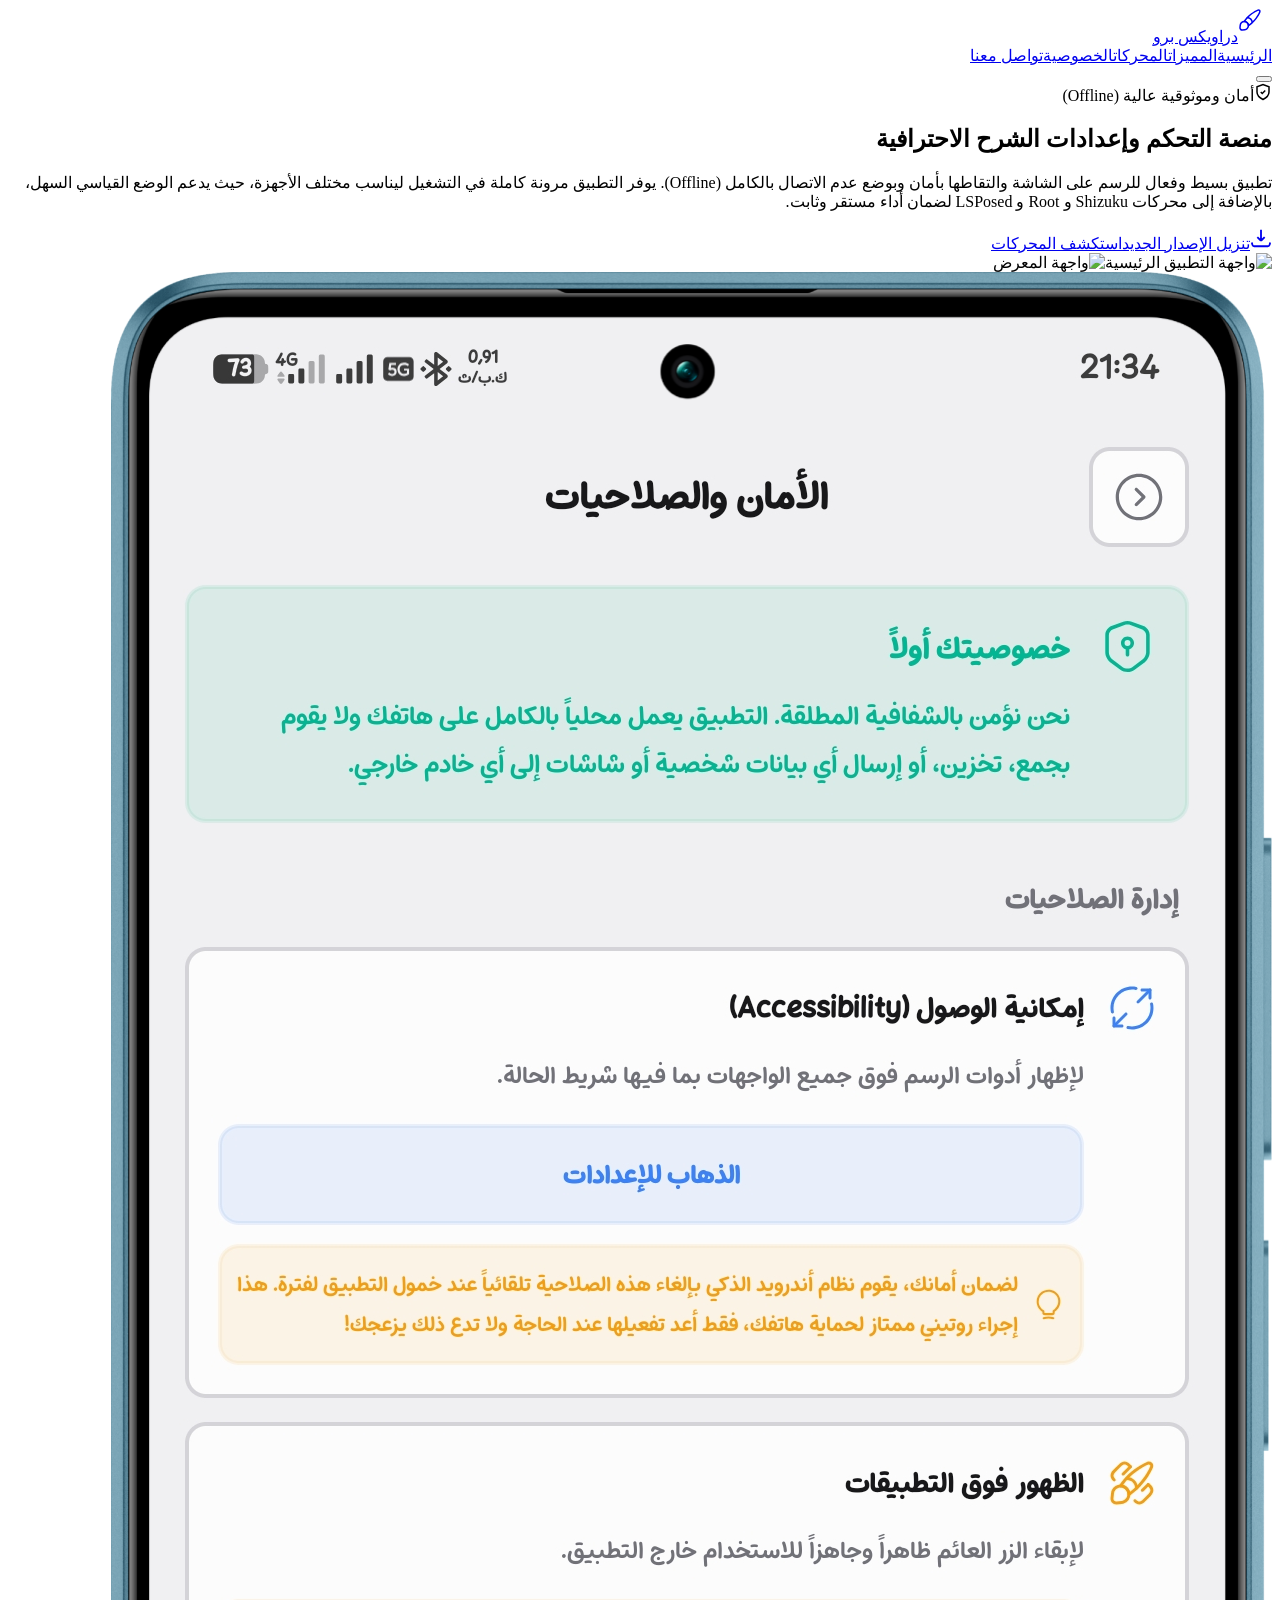
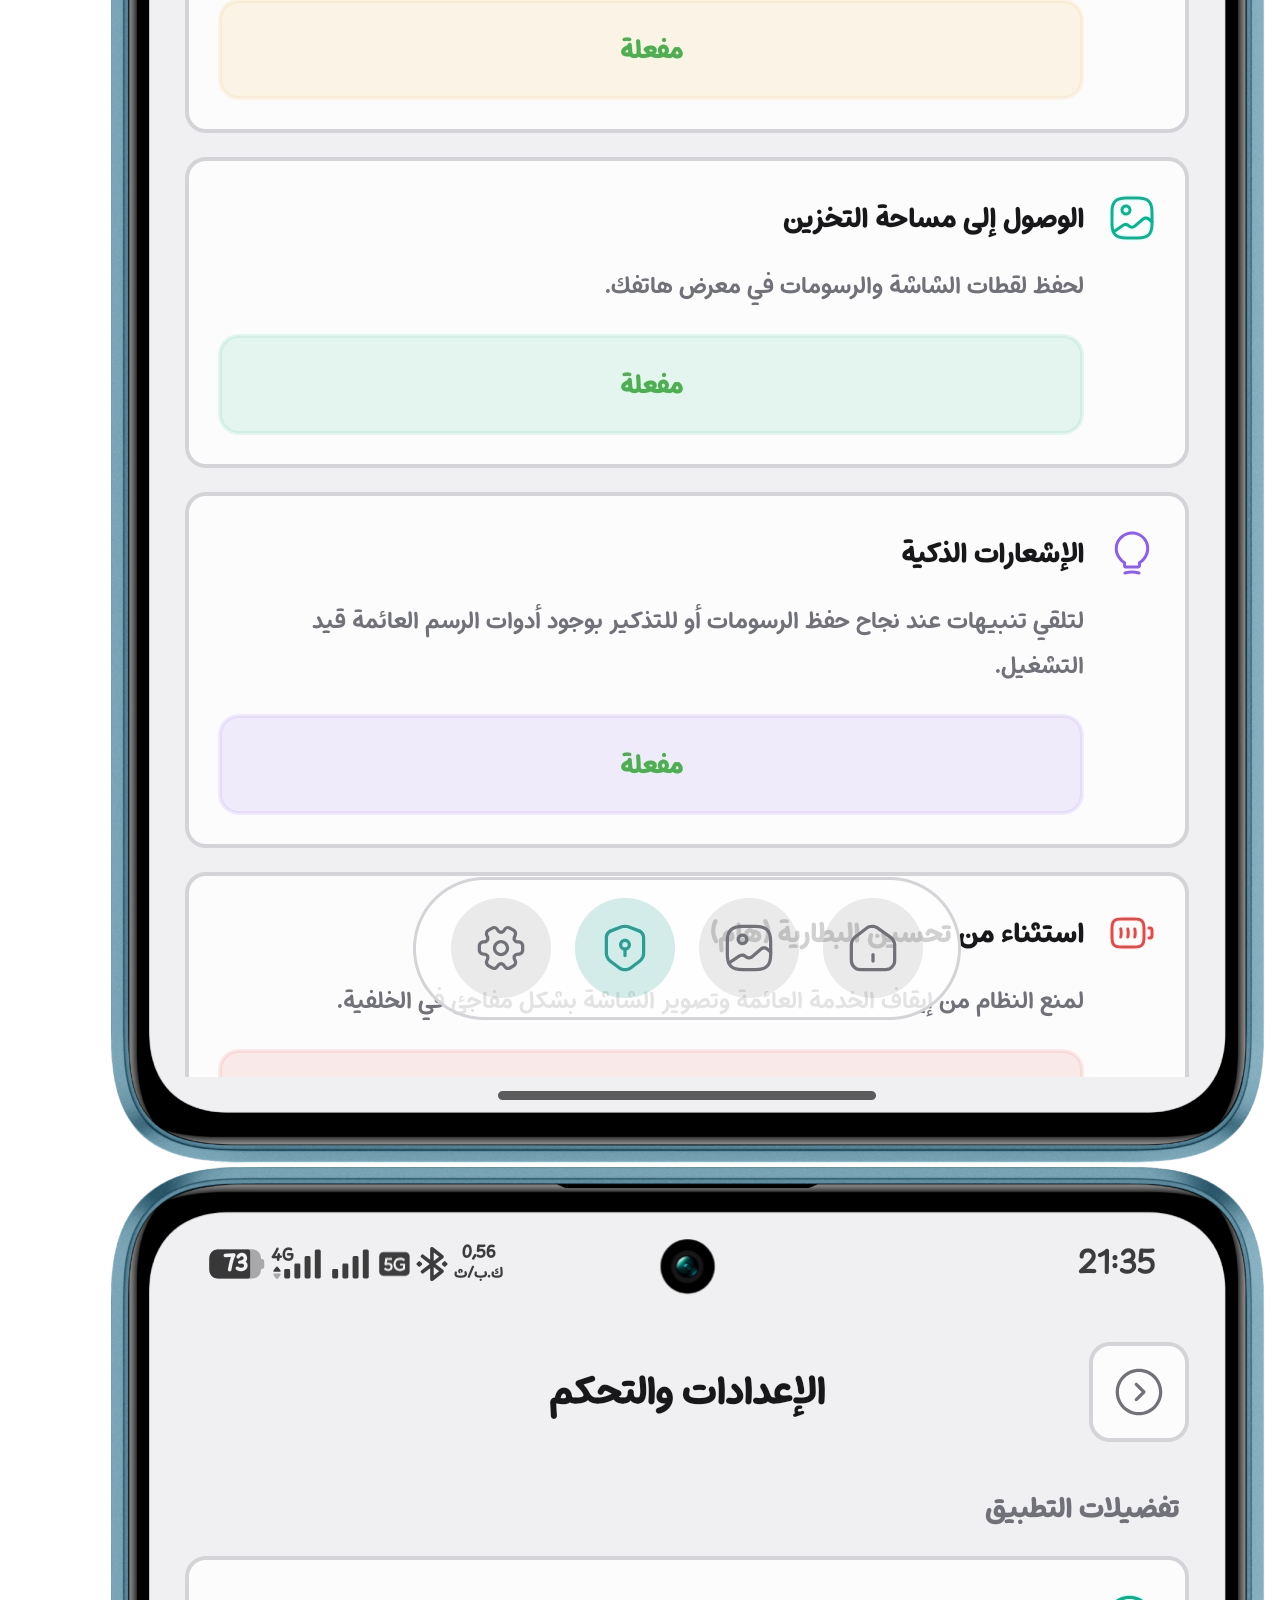
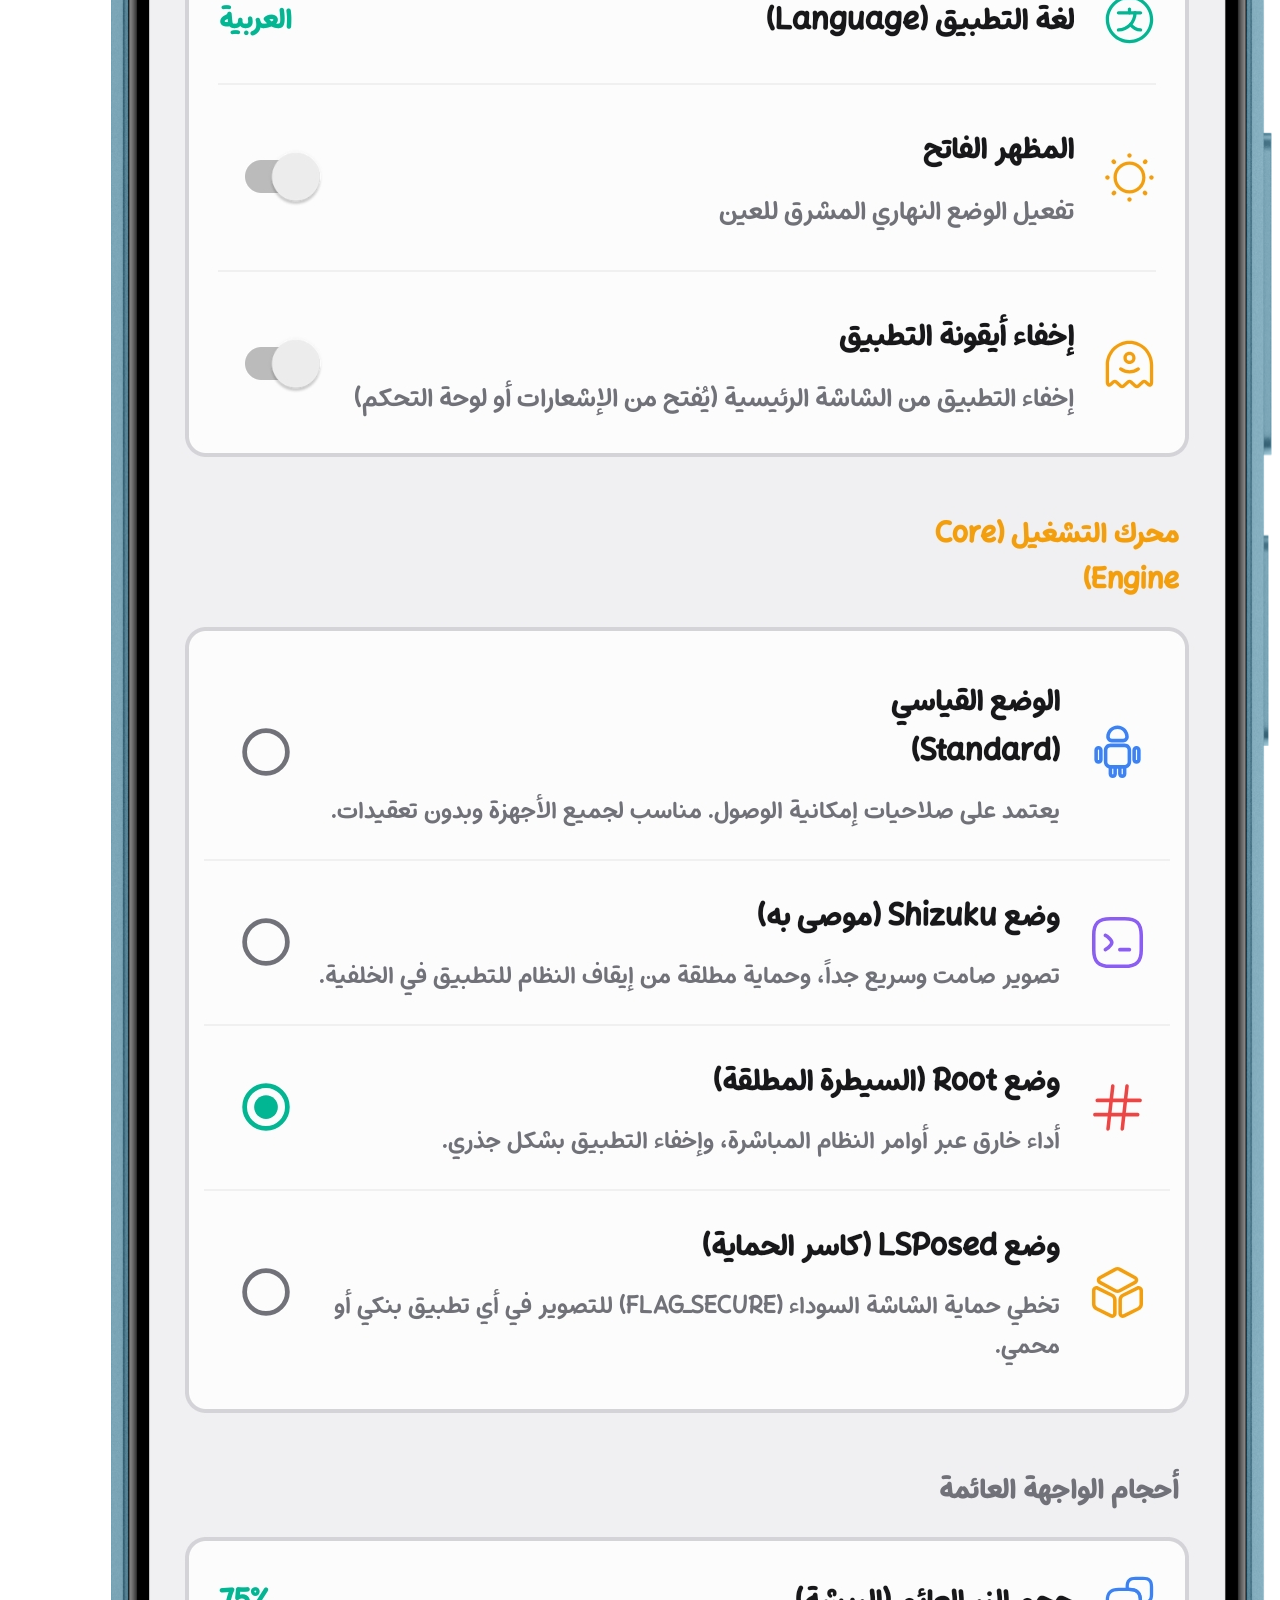
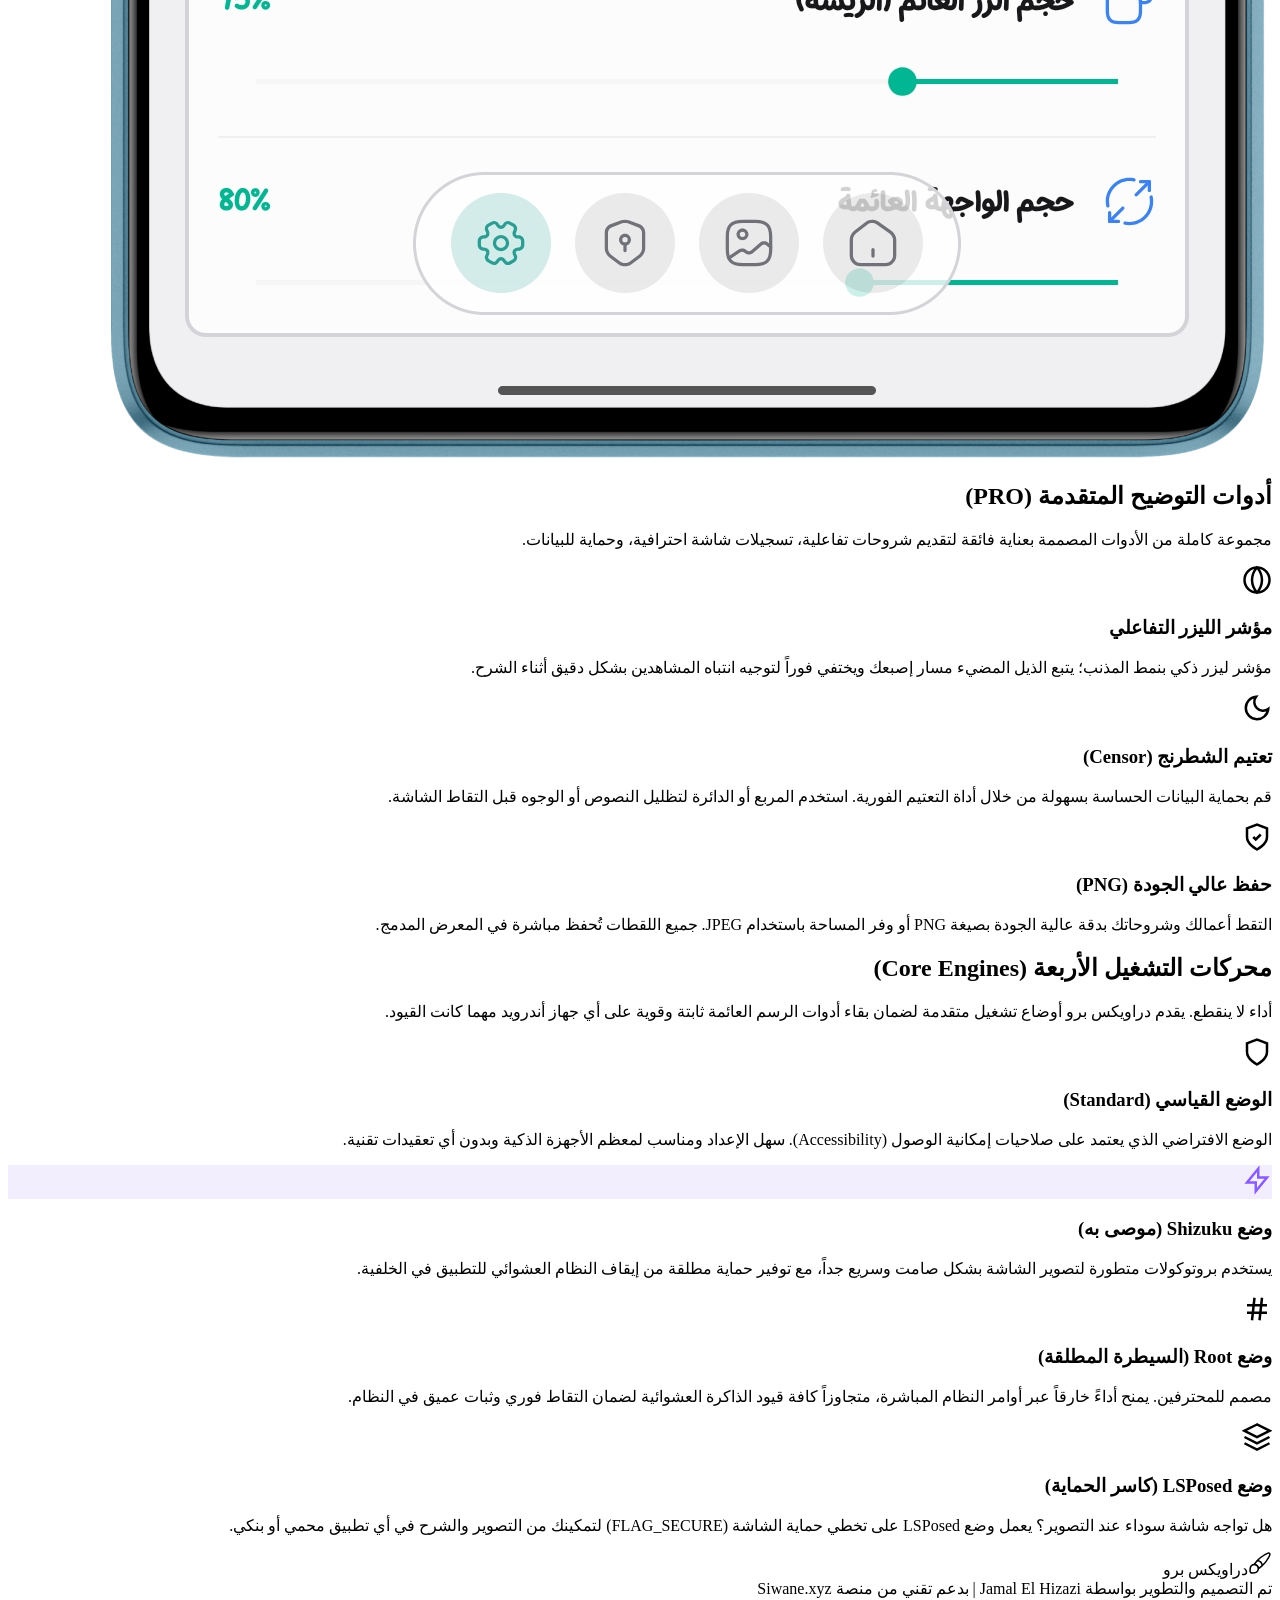
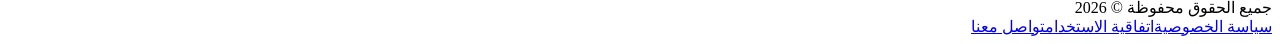
==== index.html @ e9a556d1 "Add files via upload" ====
<!doctype html>
<html lang="ar" dir="rtl">

<head>
    <meta charset="UTF-8">
    <meta name="viewport" content="width=device-width, initial-scale=1.0">
    <title>دراويكس برو - منصة التحكم وإعدادات الشرح</title>
    <link rel="stylesheet" href="style.css">
        <link rel="icon" type="image/png" href="assets/favicon.png">
    <link rel="apple-touch-icon" href="assets/favicon.png">
<meta name="description" content="Drawix Pro: أداة احترافية للرسم على الشاشة والتوضيح للاندرويد. تدعم محركات Shizuku و Root و LSPosed لتجاوز قيود النظام وتوفير تجربة شرح تفاعلية وآمنة.">
    <meta name="keywords" content="Drawix Pro, Android, drawing, screen annotation, Shizuku, Root, LSPosed, productivity, رسم على الشاشة">
    <script async src="https://pagead2.googlesyndication.com/pagead/js/adsbygoogle.js?client=ca-pub-8266760443476569"
     crossorigin="anonymous"></script>
</head>

<body>
    <nav><a href="index.html" class="logo"><svg width="34" height="34" fill="none" xmlns="http://www.w3.org/2000/svg">
                <path d="M10.43 18.37c-.15 0-.29-.04-.42-.13a.738.738 0 0 1-.33-.62c0-.15-.01-.31-.03-.47-.09-.71-.41-1.33-.95-1.87s-1.21-.88-1.93-.97c-.12-.01-.29-.02-.45-.01-.26.02-.5-.09-.65-.3a.78.78 0 0 1-.11-.71c.15-.41.37-.78.63-1.08l1.54-1.94c2.65-3.31 8.02-7.29 11.95-8.87a2.17 2.17 0 0 1 2.33.47c.63.63.82 1.53.49 2.35-1.58 3.94-5.55 9.3-8.86 11.95l-1.97 1.58c-.37.27-.67.44-.97.56-.08.04-.18.06-.27.06Zm-2.89-5.43c.84.22 1.59.66 2.22 1.29a4.62 4.62 0 0 1 1.26 2.14l1.69-1.36c3.14-2.51 6.91-7.6 8.4-11.34a.628.628 0 0 0-.16-.72.669.669 0 0 0-.73-.14c-3.72 1.5-8.81 5.27-11.33 8.41l-1.35 1.72Z" fill="currentColor" />
                <path d="M4.08 22.75c-.75 0-1.47-.3-2.01-.84-.62-.62-.92-1.48-.82-2.36l.27-2.46c.26-2.44 2.26-4.25 4.74-4.3.19-.01.44 0 .67.02 1.09.14 2.06.63 2.84 1.41.77.77 1.23 1.69 1.37 2.72a4.91 4.91 0 0 1-1.38 4.15c-.77.76-1.76 1.23-2.88 1.37l-2.47.27c-.11.01-.22.02-.33.02Zm2.37-8.45h-.13c-1.51.03-3.11 1.06-3.31 2.96l-.27 2.46c-.05.42.1.83.39 1.13.29.29.7.44 1.11.39l2.46-.27c.77-.1 1.46-.42 1.98-.94.64-.64 1-1.5 1-2.42 0-.15-.01-.31-.03-.47-.09-.71-.41-1.33-.95-1.87s-1.21-.88-1.93-.97h-.32ZM14.24 15.218c-.41 0-.75-.34-.75-.75 0-2.2-1.79-3.98-3.98-3.98-.41 0-.75-.34-.75-.75s.33-.75.74-.75c3.02 0 5.48 2.46 5.48 5.48.01.42-.33.75-.74.75Z" fill="currentColor" />
            </svg>دراويكس برو</a>
        <div class="nav-controls">
            <div class="nav-links"><a href="index.html" class="active">الرئيسية</a><a href="#features">المميزات</a><a href="#engines">المحركات</a><a href="privacy.html">الخصوصية</a><a href="contact.html">تواصل معنا</a></div><button id="theme-toggle" class="theme-btn" aria-label="تبديل المظهر"></button>
        </div>
    </nav>
    <div class="container"><!-- Hero Section -->
        <section class="hero">
            <div class="hero-text reveal">
                <div class="hero-tag"><svg viewbox="0 0 24 24" width="18" height="18" fill="none" stroke="currentColor" stroke-width="2">
                        <path d="M12 22s8-4 8-10V5l-8-3-8 3v7c0 6 8 10 8 10z" />
                        <path d="M9 12l2 2 4-4" />
                    </svg>أمان وموثوقية عالية (Offline)</div>
                <h1 class="hero-title">منصة التحكم وإعدادات الشرح الاحترافية</h1>
                <p class="hero-desc">تطبيق بسيط وفعال للرسم على الشاشة والتقاطها بأمان وبوضع عدم الاتصال بالكامل (Offline). يوفر التطبيق مرونة كاملة في التشغيل ليناسب مختلف الأجهزة، حيث يدعم الوضع القياسي السهل، بالإضافة إلى محركات Shizuku و Root و LSPosed لضمان أداء مستقر وثابت.</p>
                <div class="btn-group"><a href="https://github.com/elhizazi1/Drawix/releases/latest" target="_blank" class="btn btn-primary">
<svg viewbox="0 0 24 24" width="22" height="22" fill="none" stroke="currentColor" stroke-width="2">
                            <path d="M12 15V3m0 12l-4-4m4 4l4-4M2 17l.621 2.485A2 2 0 0 0 4.561 21h14.878a2 2 0 0 0 1.94-1.515L22 17" />
                        </svg>تنزيل الإصدار الجديد</a><a href="#engines" class="btn btn-outline">استكشف المحركات</a></div>
            </div><!-- حاوية السلايدر للقطات الشاشة الفعلية (بدون إطار CSS) -->
            <div class="hero-visual reveal delay-1">
                <div class="app-screenshot-slider"><!-- الصورة الأولى --><img src="assets/screen/screen1.png" alt="واجهة التطبيق الرئيسية" class="slide active"><!-- يمكنك إضافة المزيد من اللقطات هنا إذا توفرت لديك --><img src="assets/screen/screen2.png" alt="واجهة المعرض" class="slide active"><img src="assets/screen/screen3.png" alt="واجهة الأمان" class="slide"><img src="assets/screen/screen4.png" alt="واجهة الإعدادات" class="slide"></div>
            </div>
        </section><!-- Features Section -->
        <section id="features" class="section-padding">
            <div class="section-header reveal">
                <h2 class="section-title">أدوات التوضيح المتقدمة (PRO)</h2>
                <p class="section-desc">مجموعة كاملة من الأدوات المصممة بعناية فائقة لتقديم شروحات تفاعلية، تسجيلات شاشة احترافية، وحماية للبيانات.</p>
            </div>
            <div class="grid-cards">
                <div class="feature-card reveal delay-1">
                    <div class="f-icon" style="background: var(--primary-light); color: var(--primary);"><svg viewbox="0 0 24 24" width="30" height="30" fill="none" stroke="currentColor" stroke-width="2">
                            <circle cx="12" cy="12" r="10" />
                            <path d="M12 2a15.3 15.3 0 0 1 4 10 15.3 15.3 0 0 1-4 10 15.3 15.3 0 0 1-4-10 15.3 15.3 0 0 1 4-10z" />
                        </svg></div>
                    <h3 class="f-title">مؤشر الليزر التفاعلي</h3>
                    <p class="f-desc">مؤشر ليزر ذكي بنمط المذنب؛ يتبع الذيل المضيء مسار إصبعك ويختفي فوراً لتوجيه انتباه المشاهدين بشكل دقيق أثناء الشرح.</p>
                </div>
                <div class="feature-card reveal delay-2">
                    <div class="f-icon" style="background: var(--primary-light); color: var(--primary);"><svg viewbox="0 0 24 24" width="30" height="30" fill="none" stroke="currentColor" stroke-width="2">
                            <path d="M21 12.79A9 9 0 1 1 11.21 3 7 7 0 0 0 21 12.79z" />
                        </svg></div>
                    <h3 class="f-title">تعتيم الشطرنج (Censor)</h3>
                    <p class="f-desc">قم بحماية البيانات الحساسة بسهولة من خلال أداة التعتيم الفورية. استخدم المربع أو الدائرة لتظليل النصوص أو الوجوه قبل التقاط الشاشة.</p>
                </div>
                <div class="feature-card reveal delay-3">
                    <div class="f-icon" style="background: var(--primary-light); color: var(--primary);"><svg viewbox="0 0 24 24" width="30" height="30" fill="none" stroke="currentColor" stroke-width="2">
                            <path d="M12 22s8-4 8-10V5l-8-3-8 3v7c0 6 8 10 8 10z" />
                            <path d="M9 12l2 2 4-4" />
                        </svg></div>
                    <h3 class="f-title">حفظ عالي الجودة (PNG)</h3>
                    <p class="f-desc">التقط أعمالك وشروحاتك بدقة عالية الجودة بصيغة PNG أو وفر المساحة باستخدام JPEG. جميع اللقطات تُحفظ مباشرة في المعرض المدمج.</p>
                </div>
            </div>
        </section><!-- Engines Section -->
        <section id="engines" class="section-padding">
            <div class="section-header reveal">
                <h2 class="section-title">محركات التشغيل الأربعة (Core Engines)</h2>
                <p class="section-desc">أداء لا ينقطع. يقدم دراويكس برو أوضاع تشغيل متقدمة لضمان بقاء أدوات الرسم العائمة ثابتة وقوية على أي جهاز أندرويد مهما كانت القيود.</p>
            </div>
            <div class="grid-cards gBx4">
                <div class="feature-card reveal delay-1">
                    <div class="f-icon" style="background: var(--status-info-bg); color: var(--status-info);"><svg viewbox="0 0 24 24" width="30" height="30" fill="none" stroke="currentColor" stroke-width="2">
                            <path d="M12 22s8-4 8-10V5l-8-3-8 3v7c0 6 8 10 8 10z" />
                        </svg></div>
                    <h3 class="f-title">الوضع القياسي (Standard)</h3>
                    <p class="f-desc">الوضع الافتراضي الذي يعتمد على صلاحيات إمكانية الوصول (Accessibility). سهل الإعداد ومناسب لمعظم الأجهزة الذكية وبدون أي تعقيدات تقنية.</p>
                </div>
                <div class="feature-card reveal delay-2">
                    <div class="f-icon" style="background: rgba(139, 92, 246, 0.1); color: #8B5CF6;"><svg viewbox="0 0 24 24" width="30" height="30" fill="none" stroke="currentColor" stroke-width="2">
                            <path d="M13 10V3L4 14h7v7l9-11h-7z" />
                        </svg></div>
                    <h3 class="f-title">وضع Shizuku (موصى به)</h3>
                    <p class="f-desc">يستخدم بروتوكولات متطورة لتصوير الشاشة بشكل صامت وسريع جداً، مع توفير حماية مطلقة من إيقاف النظام العشوائي للتطبيق في الخلفية.</p>
                </div>
                <div class="feature-card reveal delay-3">
                    <div class="f-icon" style="background: var(--status-error-bg); color: var(--status-error);"><svg viewbox="0 0 24 24" width="30" height="30" fill="none" stroke="currentColor" stroke-width="2">
                            <path d="M4 9h16M4 15h16M10 3L8 21M16 3l-2 18" />
                        </svg></div>
                    <h3 class="f-title">وضع Root (السيطرة المطلقة)</h3>
                    <p class="f-desc">مصمم للمحترفين. يمنح أداءً خارقاً عبر أوامر النظام المباشرة، متجاوزاً كافة قيود الذاكرة العشوائية لضمان التقاط فوري وثبات عميق في النظام.</p>
                </div>
                <div class="feature-card reveal delay-4">
                    <div class="f-icon" style="background: var(--status-warning-bg); color: var(--status-warning);"><svg viewbox="0 0 24 24" width="30" height="30" fill="none" stroke="currentColor" stroke-width="2">
                            <polygon points="12 2 2 7 12 12 22 7 12 2" />
                            <polyline points="2 17 12 22 22 17" />
                            <polyline points="2 12 12 17 22 12" />
                        </svg></div>
                    <h3 class="f-title">وضع LSPosed (كاسر الحماية)</h3>
                    <p class="f-desc">هل تواجه شاشة سوداء عند التصوير؟ يعمل وضع LSPosed على تخطي حماية الشاشة (FLAG_SECURE) لتمكينك من التصوير والشرح في أي تطبيق محمي أو بنكي.</p>
                </div>
            </div>
        </section>
    </div><!-- Footer -->
    <footer>
        <div class="container">
            <div class="footer-brand"><svg width="24" height="24" fill="none" xmlns="http://www.w3.org/2000/svg">
                    <path d="M10.43 18.37c-.15 0-.29-.04-.42-.13a.738.738 0 0 1-.33-.62c0-.15-.01-.31-.03-.47-.09-.71-.41-1.33-.95-1.87s-1.21-.88-1.93-.97c-.12-.01-.29-.02-.45-.01-.26.02-.5-.09-.65-.3a.78.78 0 0 1-.11-.71c.15-.41.37-.78.63-1.08l1.54-1.94c2.65-3.31 8.02-7.29 11.95-8.87a2.17 2.17 0 0 1 2.33.47c.63.63.82 1.53.49 2.35-1.58 3.94-5.55 9.3-8.86 11.95l-1.97 1.58c-.37.27-.67.44-.97.56-.08.04-.18.06-.27.06Zm-2.89-5.43c.84.22 1.59.66 2.22 1.29a4.62 4.62 0 0 1 1.26 2.14l1.69-1.36c3.14-2.51 6.91-7.6 8.4-11.34a.628.628 0 0 0-.16-.72.669.669 0 0 0-.73-.14c-3.72 1.5-8.81 5.27-11.33 8.41l-1.35 1.72Z" fill="currentColor" />
                    <path d="M4.08 22.75c-.75 0-1.47-.3-2.01-.84-.62-.62-.92-1.48-.82-2.36l.27-2.46c.26-2.44 2.26-4.25 4.74-4.3.19-.01.44 0 .67.02 1.09.14 2.06.63 2.84 1.41.77.77 1.23 1.69 1.37 2.72a4.91 4.91 0 0 1-1.38 4.15c-.77.76-1.76 1.23-2.88 1.37l-2.47.27c-.11.01-.22.02-.33.02Zm2.37-8.45h-.13c-1.51.03-3.11 1.06-3.31 2.96l-.27 2.46c-.05.42.1.83.39 1.13.29.29.7.44 1.11.39l2.46-.27c.77-.1 1.46-.42 1.98-.94.64-.64 1-1.5 1-2.42 0-.15-.01-.31-.03-.47-.09-.71-.41-1.33-.95-1.87s-1.21-.88-1.93-.97h-.32ZM14.24 15.218c-.41 0-.75-.34-.75-.75 0-2.2-1.79-3.98-3.98-3.98-.41 0-.75-.34-.75-.75s.33-.75.74-.75c3.02 0 5.48 2.46 5.48 5.48.01.42-.33.75-.74.75Z" fill="currentColor" />
                </svg>دراويكس برو</div>
            <div class="footer-content">تم التصميم والتطوير بواسطة Jamal El Hizazi | بدعم تقني من منصة Siwane.xyz<br>جميع الحقوق محفوظة © 2026</div>
            <div class="footer-links"><a href="privacy.html">سياسة الخصوصية</a><a href="terms.html">اتفاقية الاستخدام</a><a href="contact.html">تواصل معنا</a></div>
        </div>
    </footer>
    <script src="script.js"></script>
</body>

</html>
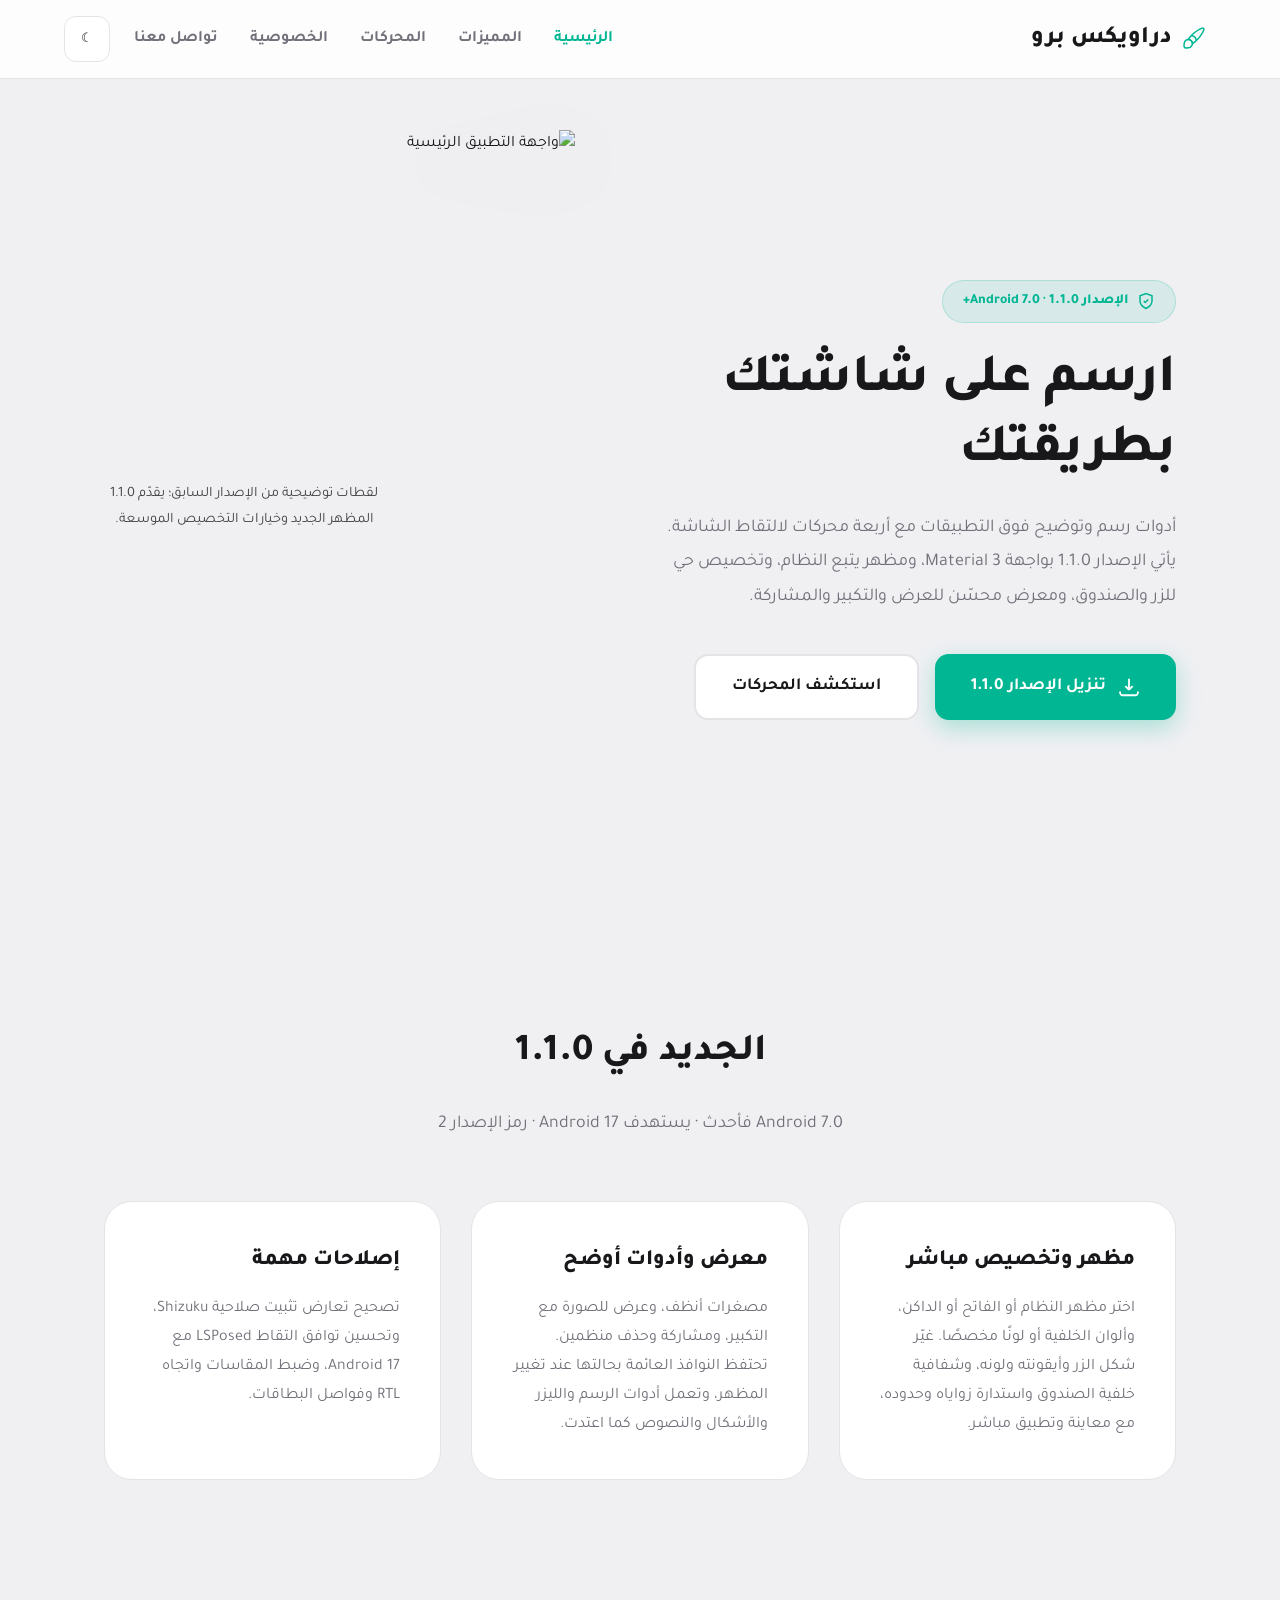
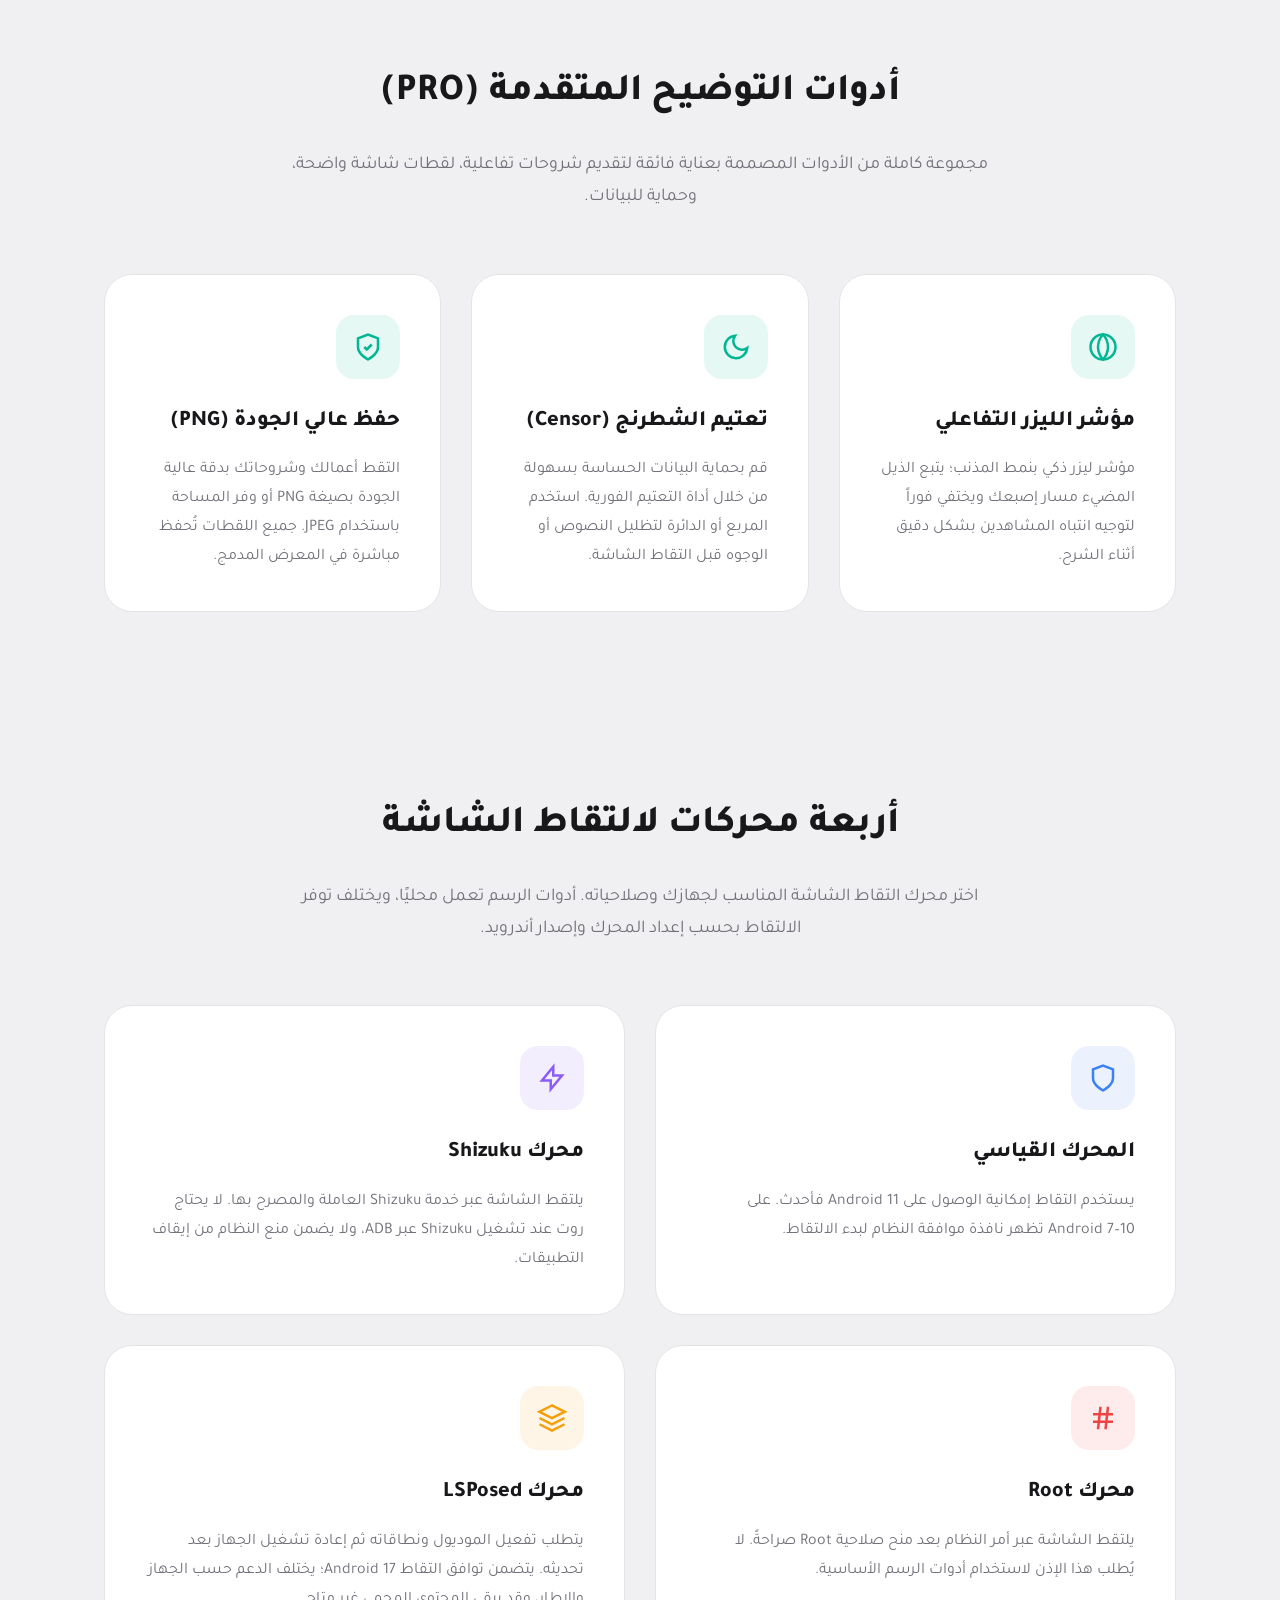
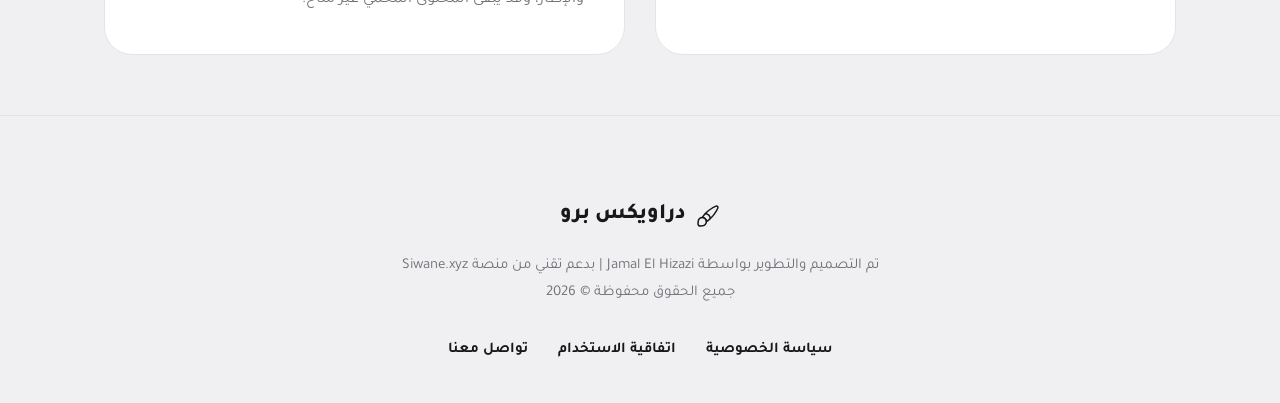
==== commit f903f21e: "update v1.1.0" ====
--- a/index.html
+++ b/index.html
@@ -4,11 +4,12 @@
 <head>
     <meta charset="UTF-8">
     <meta name="viewport" content="width=device-width, initial-scale=1.0">
-    <title>دراويكس برو - منصة التحكم وإعدادات الشرح</title>
+    <title>دراويكس برو 1.1.0 — الرسم والتوضيح على الشاشة</title>
     <link rel="stylesheet" href="style.css">
+    <link rel="canonical" href="https://drawix.siwane.xyz/">
         <link rel="icon" type="image/png" href="assets/favicon.png">
     <link rel="apple-touch-icon" href="assets/favicon.png">
-<meta name="description" content="Drawix Pro: أداة احترافية للرسم على الشاشة والتوضيح للاندرويد. تدعم محركات Shizuku و Root و LSPosed لتجاوز قيود النظام وتوفير تجربة شرح تفاعلية وآمنة.">
+<meta name="description" content="Drawix Pro 1.1.0: أدوات رسم عائمة، أربعة محركات لالتقاط الشاشة، وتخصيص حي مع واجهة Material 3 ومظهر النظام والفاتح والداكن.">
     <meta name="keywords" content="Drawix Pro, Android, drawing, screen annotation, Shizuku, Root, LSPosed, productivity, رسم على الشاشة">
     <script async src="https://pagead2.googlesyndication.com/pagead/js/adsbygoogle.js?client=ca-pub-8266760443476569"
      crossorigin="anonymous"></script>
@@ -23,28 +24,37 @@
             <div class="nav-links"><a href="index.html" class="active">الرئيسية</a><a href="#features">المميزات</a><a href="#engines">المحركات</a><a href="privacy.html">الخصوصية</a><a href="contact.html">تواصل معنا</a></div><button id="theme-toggle" class="theme-btn" aria-label="تبديل المظهر"></button>
         </div>
     </nav>
-    <div class="container"><!-- Hero Section -->
+    <div class="container">
         <section class="hero">
             <div class="hero-text reveal">
                 <div class="hero-tag"><svg viewbox="0 0 24 24" width="18" height="18" fill="none" stroke="currentColor" stroke-width="2">
                         <path d="M12 22s8-4 8-10V5l-8-3-8 3v7c0 6 8 10 8 10z" />
                         <path d="M9 12l2 2 4-4" />
-                    </svg>أمان وموثوقية عالية (Offline)</div>
-                <h1 class="hero-title">منصة التحكم وإعدادات الشرح الاحترافية</h1>
-                <p class="hero-desc">تطبيق بسيط وفعال للرسم على الشاشة والتقاطها بأمان وبوضع عدم الاتصال بالكامل (Offline). يوفر التطبيق مرونة كاملة في التشغيل ليناسب مختلف الأجهزة، حيث يدعم الوضع القياسي السهل، بالإضافة إلى محركات Shizuku و Root و LSPosed لضمان أداء مستقر وثابت.</p>
-                <div class="btn-group"><a href="https://github.com/elhizazi1/Drawix/releases/latest" target="_blank" class="btn btn-primary">
+                    </svg>الإصدار 1.1.0 · Android 7.0+</div>
+                <h1 class="hero-title">ارسم على شاشتك بطريقتك</h1>
+                <p class="hero-desc">أدوات رسم وتوضيح فوق التطبيقات مع أربعة محركات لالتقاط الشاشة. يأتي الإصدار 1.1.0 بواجهة Material 3، ومظهر يتبع النظام، وتخصيص حي للزر والصندوق، ومعرض محسّن للعرض والتكبير والمشاركة.</p>
+                <div class="btn-group"><a href="https://github.com/elhizazi1/DrawixPRO/releases/tag/v1.1.0" target="_blank" rel="noopener noreferrer" class="btn btn-primary">
 <svg viewbox="0 0 24 24" width="22" height="22" fill="none" stroke="currentColor" stroke-width="2">
                             <path d="M12 15V3m0 12l-4-4m4 4l4-4M2 17l.621 2.485A2 2 0 0 0 4.561 21h14.878a2 2 0 0 0 1.94-1.515L22 17" />
-                        </svg>تنزيل الإصدار الجديد</a><a href="#engines" class="btn btn-outline">استكشف المحركات</a></div>
-            </div><!-- حاوية السلايدر للقطات الشاشة الفعلية (بدون إطار CSS) -->
+                        </svg>تنزيل الإصدار 1.1.0</a><a href="#engines" class="btn btn-outline">استكشف المحركات</a></div>
+            </div>
             <div class="hero-visual reveal delay-1">
-                <div class="app-screenshot-slider"><!-- الصورة الأولى --><img src="assets/screen/screen1.png" alt="واجهة التطبيق الرئيسية" class="slide active"><!-- يمكنك إضافة المزيد من اللقطات هنا إذا توفرت لديك --><img src="assets/screen/screen2.png" alt="واجهة المعرض" class="slide active"><img src="assets/screen/screen3.png" alt="واجهة الأمان" class="slide"><img src="assets/screen/screen4.png" alt="واجهة الإعدادات" class="slide"></div>
+                <div class="app-screenshot-slider"><img src="assets/screen/screen1.png" alt="واجهة التطبيق الرئيسية" class="slide active"><img src="assets/screen/screen2.png" alt="واجهة المعرض" class="slide"><img src="assets/screen/screen3.png" alt="واجهة الأمان" class="slide"><img src="assets/screen/screen4.png" alt="واجهة الإعدادات" class="slide"></div><p class="screenshot-note">لقطات توضيحية من الإصدار السابق؛ يقدّم 1.1.0 المظهر الجديد وخيارات التخصيص الموسعة.</p>
             </div>
-        </section><!-- Features Section -->
+        </section>
+
+        <section id="release" class="section-padding">
+            <div class="section-header reveal"><h2 class="section-title">الجديد في 1.1.0</h2><p class="section-desc">Android 7.0 فأحدث · يستهدف Android 17 · رمز الإصدار 2</p></div>
+            <div class="grid-cards">
+                <article class="feature-card reveal"><h3 class="f-title">مظهر وتخصيص مباشر</h3><p class="f-desc">اختر مظهر النظام أو الفاتح أو الداكن، وألوان الخلفية أو لونًا مخصصًا. غيّر شكل الزر وأيقونته ولونه، وشفافية خلفية الصندوق واستدارة زواياه وحدوده، مع معاينة وتطبيق مباشر.</p></article>
+                <article class="feature-card reveal"><h3 class="f-title">معرض وأدوات أوضح</h3><p class="f-desc">مصغرات أنظف، وعرض للصورة مع التكبير، ومشاركة وحذف منظمين. تحتفظ النوافذ العائمة بحالتها عند تغيير المظهر، وتعمل أدوات الرسم والليزر والأشكال والنصوص كما اعتدت.</p></article>
+                <article class="feature-card reveal"><h3 class="f-title">إصلاحات مهمة</h3><p class="f-desc">تصحيح تعارض تثبيت صلاحية Shizuku، وتحسين توافق التقاط LSPosed مع Android 17، وضبط المقاسات واتجاه RTL وفواصل البطاقات.</p></article>
+            </div>
+        </section>
         <section id="features" class="section-padding">
             <div class="section-header reveal">
                 <h2 class="section-title">أدوات التوضيح المتقدمة (PRO)</h2>
-                <p class="section-desc">مجموعة كاملة من الأدوات المصممة بعناية فائقة لتقديم شروحات تفاعلية، تسجيلات شاشة احترافية، وحماية للبيانات.</p>
+                <p class="section-desc">مجموعة كاملة من الأدوات المصممة بعناية فائقة لتقديم شروحات تفاعلية، لقطات شاشة واضحة، وحماية للبيانات.</p>
             </div>
             <div class="grid-cards">
                 <div class="feature-card reveal delay-1">
@@ -71,33 +81,33 @@
                     <p class="f-desc">التقط أعمالك وشروحاتك بدقة عالية الجودة بصيغة PNG أو وفر المساحة باستخدام JPEG. جميع اللقطات تُحفظ مباشرة في المعرض المدمج.</p>
                 </div>
             </div>
-        </section><!-- Engines Section -->
+        </section>
         <section id="engines" class="section-padding">
             <div class="section-header reveal">
-                <h2 class="section-title">محركات التشغيل الأربعة (Core Engines)</h2>
-                <p class="section-desc">أداء لا ينقطع. يقدم دراويكس برو أوضاع تشغيل متقدمة لضمان بقاء أدوات الرسم العائمة ثابتة وقوية على أي جهاز أندرويد مهما كانت القيود.</p>
+                <h2 class="section-title">أربعة محركات لالتقاط الشاشة</h2>
+                <p class="section-desc">اختر محرك التقاط الشاشة المناسب لجهازك وصلاحياته. أدوات الرسم تعمل محليًا، ويختلف توفر الالتقاط بحسب إعداد المحرك وإصدار أندرويد.</p>
             </div>
             <div class="grid-cards gBx4">
                 <div class="feature-card reveal delay-1">
                     <div class="f-icon" style="background: var(--status-info-bg); color: var(--status-info);"><svg viewbox="0 0 24 24" width="30" height="30" fill="none" stroke="currentColor" stroke-width="2">
                             <path d="M12 22s8-4 8-10V5l-8-3-8 3v7c0 6 8 10 8 10z" />
                         </svg></div>
-                    <h3 class="f-title">الوضع القياسي (Standard)</h3>
-                    <p class="f-desc">الوضع الافتراضي الذي يعتمد على صلاحيات إمكانية الوصول (Accessibility). سهل الإعداد ومناسب لمعظم الأجهزة الذكية وبدون أي تعقيدات تقنية.</p>
+                    <h3 class="f-title">المحرك القياسي</h3>
+                    <p class="f-desc">يستخدم التقاط إمكانية الوصول على Android 11 فأحدث. على Android 7–10 تظهر نافذة موافقة النظام لبدء الالتقاط.</p>
                 </div>
                 <div class="feature-card reveal delay-2">
                     <div class="f-icon" style="background: rgba(139, 92, 246, 0.1); color: #8B5CF6;"><svg viewbox="0 0 24 24" width="30" height="30" fill="none" stroke="currentColor" stroke-width="2">
                             <path d="M13 10V3L4 14h7v7l9-11h-7z" />
                         </svg></div>
-                    <h3 class="f-title">وضع Shizuku (موصى به)</h3>
-                    <p class="f-desc">يستخدم بروتوكولات متطورة لتصوير الشاشة بشكل صامت وسريع جداً، مع توفير حماية مطلقة من إيقاف النظام العشوائي للتطبيق في الخلفية.</p>
+                    <h3 class="f-title">محرك Shizuku</h3>
+                    <p class="f-desc">يلتقط الشاشة عبر خدمة Shizuku العاملة والمصرح بها. لا يحتاج روت عند تشغيل Shizuku عبر ADB، ولا يضمن منع النظام من إيقاف التطبيقات.</p>
                 </div>
                 <div class="feature-card reveal delay-3">
                     <div class="f-icon" style="background: var(--status-error-bg); color: var(--status-error);"><svg viewbox="0 0 24 24" width="30" height="30" fill="none" stroke="currentColor" stroke-width="2">
                             <path d="M4 9h16M4 15h16M10 3L8 21M16 3l-2 18" />
                         </svg></div>
-                    <h3 class="f-title">وضع Root (السيطرة المطلقة)</h3>
-                    <p class="f-desc">مصمم للمحترفين. يمنح أداءً خارقاً عبر أوامر النظام المباشرة، متجاوزاً كافة قيود الذاكرة العشوائية لضمان التقاط فوري وثبات عميق في النظام.</p>
+                    <h3 class="f-title">محرك Root</h3>
+                    <p class="f-desc">يلتقط الشاشة عبر أمر النظام بعد منح صلاحية Root صراحةً. لا يُطلب هذا الإذن لاستخدام أدوات الرسم الأساسية.</p>
                 </div>
                 <div class="feature-card reveal delay-4">
                     <div class="f-icon" style="background: var(--status-warning-bg); color: var(--status-warning);"><svg viewbox="0 0 24 24" width="30" height="30" fill="none" stroke="currentColor" stroke-width="2">
@@ -105,12 +115,12 @@
                             <polyline points="2 17 12 22 22 17" />
                             <polyline points="2 12 12 17 22 12" />
                         </svg></div>
-                    <h3 class="f-title">وضع LSPosed (كاسر الحماية)</h3>
-                    <p class="f-desc">هل تواجه شاشة سوداء عند التصوير؟ يعمل وضع LSPosed على تخطي حماية الشاشة (FLAG_SECURE) لتمكينك من التصوير والشرح في أي تطبيق محمي أو بنكي.</p>
+                    <h3 class="f-title">محرك LSPosed</h3>
+                    <p class="f-desc">يتطلب تفعيل الموديول ونطاقاته ثم إعادة تشغيل الجهاز بعد تحديثه. يتضمن توافق التقاط Android 17؛ يختلف الدعم حسب الجهاز والإطار، وقد يبقى المحتوى المحمي غير متاح.</p>
                 </div>
             </div>
         </section>
-    </div><!-- Footer -->
+    </div>
     <footer>
         <div class="container">
             <div class="footer-brand"><svg width="24" height="24" fill="none" xmlns="http://www.w3.org/2000/svg">
--- a/style.css
+++ b/style.css
@@ -0,0 +1,6 @@
+@import url('https://fonts.googleapis.com/css2?family=Tajawal:wght@400;600;700;800&display=swap');:root{--primary:#00B693;--primary-dark:#009175;--primary-light:rgba(0,182,147,0.1);--bg-main:#F0F0F3;--card-bg:#FFFFFF;--card-border:#E4E4E7;--text-main:#18181B;--text-dim:#71717A;--status-info:#3B82F6;--status-info-bg:rgba(59,130,246,0.1);--status-warning:#F59E0B;--status-warning-bg:rgba(245,158,11,0.1);--status-error:#EF4444;--status-error-bg:rgba(239,68,68,0.1);--nav-bg:rgba(255,255,255,0.85);--footer-bg:rgba(240,240,243,0.8);--shadow-color:rgba(0,0,0,0.15)}[data-theme="dark"]{--primary-light:rgba(0,182,147,0.2);--bg-main:#0a0a0c;--card-bg:rgba(255,255,255,0.03);--card-border:rgba(255,255,255,0.08);--text-main:#FFFFFF;--text-dim:#A0A0A5;--nav-bg:rgba(10,10,12,0.85);--footer-bg:rgba(10,10,12,0.8);--shadow-color:rgba(0,0,0,0.5)}*{box-sizing:border-box;margin:0;padding:0;font-family:'Tajawal',sans-serif;-webkit-tap-highlight-color:transparent}body{background-color:var(--bg-main);color:var(--text-main);line-height:1.8;overflow-x:hidden;scroll-behavior:smooth;transition:background-color 0.4s ease,color 0.4s ease;direction:rtl}nav{display:flex;justify-content:space-between;align-items:center;padding:16px 5%;background:var(--nav-bg);backdrop-filter:blur(20px);-webkit-backdrop-filter:blur(20px);border-bottom:1px solid var(--card-border);position:fixed;width:100%;top:0;z-index:1000;transition:all 0.4s ease}.logo{display:flex;align-items:center;gap:10px;font-size:24px;font-weight:800;line-height:1;color:var(--text-main);text-decoration:none}.logo svg{width:34px;height:34px;color:var(--primary);flex-shrink:0;transform:translateY(4px)}.nav-controls{display:flex;align-items:center;gap:24px}.nav-links{display:flex;gap:32px;align-items:center}.nav-links a{color:var(--text-dim);text-decoration:none;font-weight:700;font-size:16px;transition:color 0.3s ease}.nav-links a:hover,.nav-links a.active{color:var(--primary)}.theme-btn{background:var(--card-bg);border:1px solid var(--card-border);border-radius:12px;width:46px;height:46px;display:flex;align-items:center;justify-content:center;cursor:pointer;color:var(--text-main);transition:all 0.3s ease}.theme-btn:hover{border-color:var(--primary);color:var(--primary);transform:translateY(-2px)}.container{max-width:1200px;margin:0 auto;padding:0 5%}.section-padding{padding:120px 0 60px}.page-top-padding{padding-top:160px}.hero{display:flex;align-items:center;justify-content:space-between;min-height:100vh;padding-top:100px;gap:60px}.hero-text{flex:1.15}.hero-tag{display:inline-flex;align-items:center;gap:8px;background:var(--primary-light);color:var(--primary);padding:8px 20px;border-radius:30px;font-size:14px;font-weight:800;margin-bottom:24px;border:1px solid rgba(0,182,147,0.2)}.hero-title{font-size:54px;font-weight:800;line-height:1.3;margin-bottom:24px;color:var(--text-main)}.hero-desc{font-size:18px;color:var(--text-dim);margin-bottom:40px;max-width:95%;line-height:1.9}.btn-group{display:flex;gap:16px;flex-wrap:wrap}.btn{padding:16px 36px;border-radius:14px;font-size:17px;font-weight:700;cursor:pointer;text-decoration:none;display:inline-flex;align-items:center;justify-content:center;gap:12px;transition:all 0.3s cubic-bezier(0.4,0,0.2,1);border:none}.btn-primary{background:var(--primary);color:#fff;box-shadow:0 8px 24px rgba(0,182,147,0.3)}.btn-primary:hover{background:var(--primary-dark);transform:translateY(-4px);box-shadow:0 12px 32px rgba(0,182,147,0.4)}.btn-outline{background:var(--card-bg);color:var(--text-main);border:2px solid var(--card-border)}.btn-outline:hover{border-color:var(--primary);color:var(--primary);transform:translateY(-4px)}.hero-visual{flex:1;display:flex;justify-content:center;align-items:center;perspective:1000px}.app-screenshot-slider{width:360px;height:740px;position:relative;animation:float 6s ease-in-out infinite;display:flex;justify-content:center;align-items:center}@keyframes float{0%{transform:translateY(0px)}50%{transform:translateY(-20px)}100%{transform:translateY(0px)}}.slide{position:absolute;top:0;left:0;width:100%;height:100%;object-fit:contain;opacity:0;transition:opacity 0.8s ease-in-out;z-index:1;filter:drop-shadow(0 20px 40px var(--shadow-color))}.slide.active{opacity:1;z-index:2}.section-header{text-align:center;margin-bottom:60px}.section-title{font-size:38px;font-weight:800;margin-bottom:20px;color:var(--text-main)}.section-desc{font-size:18px;color:var(--text-dim);max-width:700px;margin:0 auto;line-height:1.8}.grid-cards{display:grid;grid-template-columns:repeat(auto-fit,minmax(320px,1fr));gap:30px}.grid-cards.gBx4{grid-template-columns:repeat(2,1fr)}.feature-card{background:var(--card-bg);border:1px solid var(--card-border);border-radius:28px;padding:40px;transition:all 0.4s ease}.feature-card:hover{transform:translateY(-8px);border-color:var(--primary);box-shadow:0 20px 40px var(--shadow-color)}.f-icon{width:64px;height:64px;border-radius:18px;display:flex;align-items:center;justify-content:center;margin-bottom:24px}.f-title{font-size:22px;font-weight:800;margin-bottom:14px;color:var(--text-main)}.f-desc{font-size:16px;color:var(--text-dim);line-height:1.8}.page-title-box{text-align:center;margin-bottom:50px}.content-box{background:var(--card-bg);border:1px solid var(--card-border);border-radius:28px;padding:50px;margin-bottom:80px}.content-box h3{font-size:22px;color:var(--primary);margin:40px 0 16px;font-weight:800}.content-box h3:first-child{margin-top:0}.content-box p,.content-box li{color:var(--text-dim);font-size:17px;line-height:1.9;margin-bottom:16px}.content-box ul{padding-inline-start:28px;margin-bottom:24px}.form-group{margin-bottom:28px}.form-label{display:block;margin-bottom:12px;font-weight:800;color:var(--text-dim);font-size:15px}.form-control{width:100%;background:var(--bg-main);border:1px solid var(--card-border);color:var(--text-main);padding:18px;border-radius:16px;font-size:16px;transition:all 0.3s ease}.form-control:focus{outline:none;border-color:var(--primary);box-shadow:0 0 0 4px var(--primary-light)}textarea.form-control{min-height:180px;resize:vertical}.reveal{opacity:0;transform:translateY(40px);transition:all 0.8s cubic-bezier(0.5,0,0,1)}.reveal.active{opacity:1;transform:translateY(0)}.delay-1{transition-delay:0.1s}.delay-2{transition-delay:0.2s}.delay-3{transition-delay:0.3s}.delay-4{transition-delay:0.4s}footer{border-top:1px solid var(--card-border);padding:80px 5% 40px;background:var(--footer-bg);text-align:center}.footer-brand{color:var(--text-main);font-weight:800;font-size:22px;margin-bottom:16px;display:flex;align-items:center;justify-content:center;gap:10px}.footer-content{color:var(--text-dim);font-size:15px;line-height:1.8}.footer-links{margin-top:30px;display:flex;justify-content:center;gap:30px;flex-wrap:wrap}.footer-links a{color:var(--text-main);text-decoration:none;font-weight:700;transition:color 0.3s ease;font-size:15px}.footer-links a:hover{color:var(--primary)}@media (max-width:1024px){.hero{flex-direction:column;text-align:center;padding-top:160px}.hero-desc{margin:0 auto 40px}.btn-group{justify-content:center}.hero-visual{width:100%;margin-top:20px;perspective:none}.app-screenshot-slider{transform:scale(0.9)}@keyframes float{0%,100%{transform:translateY(0px)}50%{transform:translateY(-15px)}}}@media (max-width:768px){nav{padding:16px 5%}.nav-links{display:none}.hero-title{font-size:40px}.section-title{font-size:32px}.app-screenshot-slider{transform:scale(0.8);height:650px}.content-box{padding:30px 24px}.btn{width:100%}.grid-cards.gBx4{grid-template-columns:1fr}}
+.release-grid{display:grid;grid-template-columns:repeat(auto-fit,minmax(240px,1fr));gap:1.25rem}.slider-caption{text-align:center;opacity:.8;font-size:.9rem;margin-top:1rem}@media(prefers-reduced-motion:reduce){*,*::before,*::after{animation:none!important;transition:none!important;scroll-behavior:auto!important}}
+
+.screenshot-note{text-align:center;opacity:.8;font-size:.9rem;margin-top:1rem}
+
+.screenshot-note{text-align:center;opacity:.8;font-size:.9rem;margin-top:1rem}
